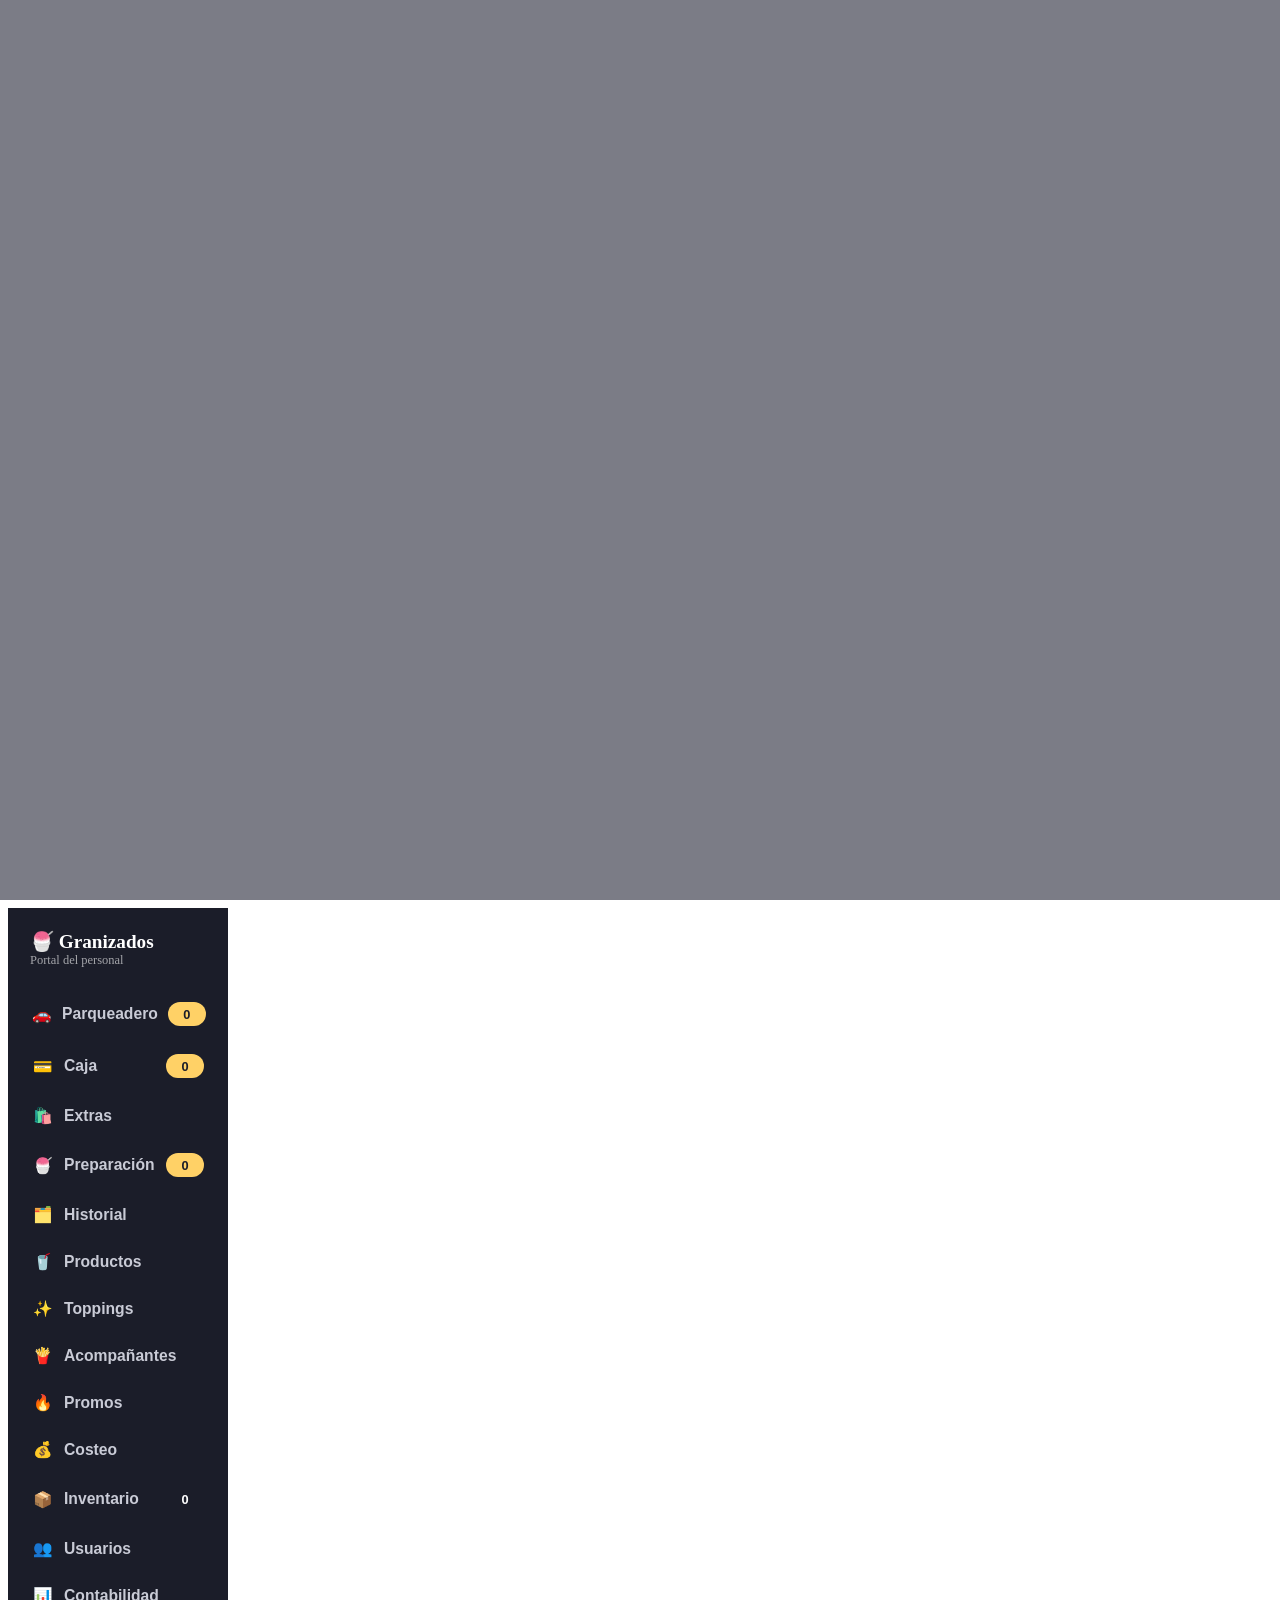
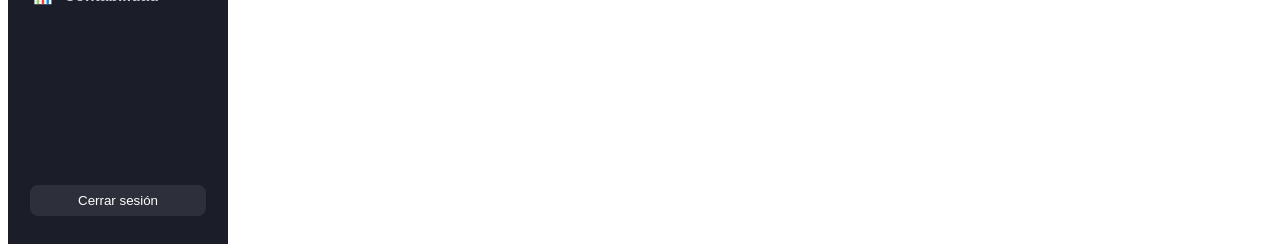
==== admin.html @ dec90eed "Add files via upload" ====
<!DOCTYPE html>
<html lang="es">
<head>
  <meta charset="UTF-8">
  <meta name="viewport" content="width=device-width, initial-scale=1">
  <meta name="robots" content="noindex, nofollow">
  <meta name="theme-color" content="#1b1d29">
  <title>Granizados · Personal</title>
  <link rel="stylesheet" href="css/common.css">
  <style>
    body.no-scroll { overflow: hidden; }

    /* ---------- Estructura ---------- */
    .shell { display: grid; grid-template-columns: 220px 1fr; min-height: 100vh; }
    .side {
      position: sticky; top: 0; height: 100vh;
      background: #1b1d29; color: #fff; padding: 18px 12px; display: flex; flex-direction: column; gap: 4px;
    }
    .side-brand { font-weight: 800; font-size: 1.2rem; padding: 4px 10px 18px; }
    .side-brand small { display: block; font-weight: 500; font-size: .78rem; opacity: .6; }
    .nav-btn {
      display: flex; align-items: center; gap: 10px; width: 100%;
      padding: 12px; border: 0; border-radius: 12px; background: transparent; color: #c9cbd6;
      font-weight: 600; font-size: .98rem; text-align: left;
    }
    .nav-btn:hover { background: rgba(255,255,255,.06); color: #fff; }
    .nav-btn.active { background: var(--brand); color: #fff; }
    .nav-btn .ico { width: 22px; text-align: center; }
    .nav-badge { margin-left: auto; min-width: 24px; height: 24px; padding: 0 7px; border-radius: 12px; background: #ffd166; color: #1b1d29; font-size: .8rem; font-weight: 800; display: grid; place-items: center; }
    .side-foot { margin-top: auto; padding: 10px; font-size: .82rem; color: #9a9db0; word-break: break-all; }
    .side-foot .who b { display: block; color: #fff; font-size: .9rem; overflow: hidden; text-overflow: ellipsis; white-space: nowrap; }
    .side-foot .who small { display: block; color: #ffd166; font-weight: 700; font-size: .75rem; }
    .side-foot button { margin-top: 8px; background: rgba(255,255,255,.08); color: #fff; border: 0; border-radius: 8px; padding: 8px 12px; width: 100%; }
    .main { padding: 20px 24px 60px; min-width: 0; }
    .global-error { background: var(--danger-soft); color: var(--danger); border-radius: 12px; padding: 12px 16px; font-weight: 600; margin-bottom: 14px; }

    @media (max-width: 860px) {
      .shell { grid-template-columns: 1fr; }
      .side {
        position: fixed; top: auto; bottom: 0; left: 0; right: 0; height: auto; z-index: 80;
        flex-direction: row; padding: 6px; gap: 2px; box-shadow: 0 -4px 20px rgba(0,0,0,.2);
        overflow-x: auto; scrollbar-width: none;
      }
      .side::-webkit-scrollbar { display: none; }
      .side-brand, .side-foot .who { display: none; }
      .nav-btn { flex: 1 0 68px; flex-direction: column; gap: 2px; padding: 8px 2px; font-size: .7rem; text-align: center; position: relative; }
      .nav-btn .ico { font-size: 1.25rem; width: auto; }
      .nav-badge { position: absolute; top: 2px; right: 50%; transform: translateX(22px); margin: 0; height: 20px; min-width: 20px; font-size: .7rem; }
      .side-foot { margin: 0; padding: 0; display: flex; flex: none; }
      .side-foot button { margin: 0; width: auto; padding: 0 10px; font-size: .7rem; white-space: nowrap; }
      .main { padding: 14px 16px 100px; }
    }

    /* ---------- Barras de herramientas ---------- */
    .toolbar { display: flex; flex-wrap: wrap; align-items: center; gap: 12px; margin-bottom: 10px; }
    .view-title { margin: 0; flex: 1; font-size: 1.4rem; }
    .view-title small { color: var(--muted); font-weight: 500; font-size: 1rem; }
    .subtle { color: var(--muted); font-size: .88rem; margin: 4px 2px 14px; }
    .search-wrap { position: relative; flex: 1 1 360px; }
    .search-icon { position: absolute; left: 16px; top: 50%; transform: translateY(-50%); font-size: 1.1rem; }
    .search {
      width: 100%; height: 56px; padding: 0 16px 0 48px; border-radius: 14px;
      border: 2px solid var(--line); background: var(--surface); font-size: 1.15rem; font-weight: 500;
    }
    .search:focus { outline: none; border-color: var(--brand); }
    .chips { display: flex; gap: 6px; }
    .chips button { padding: 10px 16px; border-radius: 999px; border: 1.5px solid var(--line); background: var(--surface); font-weight: 600; }
    .chips button.active { background: var(--text); border-color: var(--text); color: #fff; }

    /* ---------- Tarjetas de pedido ---------- */
    .orders-grid { display: grid; grid-template-columns: repeat(auto-fill, minmax(320px, 1fr)); gap: 16px; align-items: start; }
    .order { background: var(--surface); border-radius: var(--radius); box-shadow: var(--shadow); padding: 16px; border-top: 5px solid var(--warn); }
    .order.is-paid { border-top-color: var(--ok); }
    .flash { animation: flash 1.6s ease 2; }
    @keyframes flash { 0%, 100% { box-shadow: var(--shadow); } 50% { box-shadow: 0 0 0 4px #ffd166, var(--shadow-lg); } }
    .o-head { display: flex; justify-content: space-between; align-items: flex-start; gap: 10px; }
    .o-no { font-weight: 800; font-size: 1.2rem; }
    .o-time { color: var(--muted); font-size: .88rem; }
    .pay-badge { padding: 5px 10px; border-radius: 999px; font-size: .78rem; font-weight: 700; white-space: nowrap; }
    .pay-badge.efectivo { background: var(--ok-soft); color: #0e7d45; }
    .pay-badge.transferencia { background: var(--ice-soft); color: #08758b; }
    .o-client { margin: 10px 0 4px; }
    .o-client span, .t-client span { display: block; color: var(--muted); font-size: .75rem; font-weight: 700; letter-spacing: .06em; }
    .o-client strong { font-size: 1.5rem; text-transform: uppercase; line-height: 1.15; word-break: break-word; }
    .o-items { border-top: 1px solid var(--line); margin-top: 8px; }
    .o-total { display: flex; justify-content: space-between; align-items: baseline; padding: 10px 0; border-top: 2px solid var(--text); margin-top: 4px; font-weight: 700; }
    .o-total strong { font-size: 1.5rem; }
    .o-pay { border-radius: 12px; padding: 12px; }
    .o-pay.pending { background: var(--warn-soft); }
    .o-pay.paid { background: var(--ok-soft); }
    .o-pay-row { display: flex; justify-content: space-between; font-size: .95rem; padding: 2px 0; }
    .o-pay-row span { color: var(--muted); font-weight: 600; }
    .o-pay-status { font-weight: 700; margin: 4px 0 10px; }
    .o-pay.paid .o-pay-status { color: #0e7d45; margin-bottom: 6px; }
    .o-pay-note { font-size: .85rem; color: var(--warn); font-weight: 600; margin-bottom: 4px; }
    .o-prep { margin-top: 8px; padding-top: 8px; border-top: 1px solid rgba(0,0,0,.08); font-weight: 600; color: var(--warn); }
    .o-prep.done { color: #0e7d45; }

    .empty-box { background: var(--surface); border-radius: var(--radius); padding: 40px 20px; text-align: center; color: var(--muted); grid-column: 1 / -1; }
    .empty-box.big { font-size: 1.2rem; padding: 70px 20px; }
    .empty-box small { font-size: .9rem; }

    /* ---------- Preparación ---------- */
    .tickets { display: grid; grid-template-columns: repeat(auto-fill, minmax(300px, 1fr)); gap: 16px; align-items: start; }
    .ticket { background: #fffdf5; border: 2px solid #1b1d29; border-radius: var(--radius); padding: 16px; }
    .t-head { display: flex; justify-content: space-between; align-items: baseline; border-bottom: 2px dashed #1b1d29; padding-bottom: 8px; }
    .t-no { font-size: 1.35rem; font-weight: 800; }
    .t-time { color: var(--muted); font-size: .88rem; }
    .t-client { margin: 10px 0; }
    .t-client strong { font-size: 1.8rem; text-transform: uppercase; line-height: 1.1; word-break: break-word; }
    .t-prod { border-top: 1px solid #d9d6c6; padding-top: 10px; margin-top: 10px; }
    .t-prod h3 { margin: 0 0 8px; font-size: 1.2rem; text-transform: uppercase; }
    .t-prod h3 span { background: var(--brand); color: #fff; border-radius: 8px; padding: 1px 8px; font-size: 1rem; margin-left: 6px; }
    .t-unit { background: #fff; border: 1.5px solid #e5e1cf; border-radius: 12px; padding: 10px 12px; margin-bottom: 8px; font-size: 1.05rem; }
    .t-unit-h { font-weight: 800; color: var(--brand); text-transform: uppercase; font-size: .9rem; letter-spacing: .04em; }
    .t-tops-h { margin-top: 4px; }
    .t-unit ul { margin: 2px 0 0; padding-left: 22px; }
    .t-unit li { font-weight: 700; font-size: 1.1rem; }
    .t-none { margin-top: 4px; font-style: italic; color: var(--muted); }
    .ticket .btn { margin-top: 8px; }
    .t-mix { margin-top: 4px; padding: 4px 8px; border-radius: 8px; background: #efe9ff; color: #5b3fc4; font-size: 1rem; }
    /* Acompañantes: recuadro aparte para no confundirlos con los granizados */
    .t-sides { margin-top: 14px; padding: 10px 12px; border: 2px dashed #d97a06; border-radius: 12px; background: #fff6e5; }
    .t-sides h3 { margin: 0 0 6px; font-size: 1.05rem; text-transform: uppercase; color: #a35a00; }
    .t-sides h3 small { font-weight: 600; font-size: .78rem; text-transform: none; color: var(--muted); }
    .t-sides ul { margin: 0; padding-left: 0; list-style: none; }
    .t-sides li { font-weight: 700; font-size: 1.1rem; padding: 2px 0; }
    .t-sides li span { display: inline-block; min-width: 38px; color: #a35a00; }

    /* ---------- Promos (admin) ---------- */
    .promo-thumb { background: var(--pc) !important; border: 2px solid #1b1d29; }
    .promo-thumb b { font-size: 1.3rem; font-weight: 900; color: #fff; -webkit-text-stroke: 1px #1b1d29; text-align: center; line-height: 1; padding: 4px; word-break: break-word; }
    .promo-chip { display: inline-block; padding: 1px 8px; border-radius: 6px; background: #1b1d29; color: #ffe14d; font-weight: 900; font-size: .85rem; }
    .color-pick { align-items: center; }
    .color-pick input { margin: 0; }
    .swatch { width: 22px; height: 22px; border-radius: 50%; border: 2px solid #1b1d29; flex: none; }

    /* ---------- Parqueadero (admin) ---------- */
    .pk-top { display: grid; grid-template-columns: minmax(260px, 340px) 1fr; gap: 16px; align-items: start; }
    @media (max-width: 900px) { .pk-top { grid-template-columns: 1fr; } }
    .pk-rate { display: flex; flex-direction: column; gap: 10px; }
    .pk-rate .money-input input { font-size: 1.5rem !important; }
    .pk-kpis { margin: 0; }
    .pk-hist-form { display: grid; grid-template-columns: 2fr 1fr 1fr auto; gap: 12px; align-items: end; margin-bottom: 12px; }
    @media (max-width: 760px) { .pk-hist-form { grid-template-columns: 1fr 1fr; } .pk-hist-form .field:first-child { grid-column: 1 / -1; } }
    .pk-table { min-width: 720px; }
    .pk-table tbody tr { cursor: default; }
    .pk-table tfoot td { padding: 12px 14px; border-top: 2px solid var(--text); }
    .pk-row-pend { background: #fff8f7; }
    .pk-name { text-transform: uppercase; font-weight: 600; }
    .pk-act { text-align: right; white-space: nowrap; }
    .pk-sub { color: var(--muted); font-size: .78rem; margin-top: 2px; }
    .pk-h { margin: 18px 2px 8px; font-size: 1rem; }
    .plate {
      display: inline-block; padding: 3px 10px; border-radius: 6px; border: 2px solid #1b1d29;
      background: #ffd400; color: #1b1d29; font-weight: 800; letter-spacing: .08em; font-family: ui-monospace, Consolas, monospace;
    }
    .pk-status { display: inline-block; padding: 3px 9px; border-radius: 999px; font-size: .76rem; font-weight: 800; white-space: nowrap; }
    .pk-status.pend { background: var(--danger-soft); color: var(--danger); }
    .pk-status.ok { background: var(--ok-soft); color: #0e7d45; }
    .pk-status.out { background: #eceef4; color: var(--muted); }

    /* ---------- Historial ---------- */
    .panel { background: var(--surface); border-radius: var(--radius); box-shadow: var(--shadow); padding: 16px; }
    .hist-form { display: grid; grid-template-columns: 2fr 1fr 1fr 1fr 1fr auto; gap: 12px; align-items: end; margin-bottom: 12px; }
    @media (max-width: 1100px) { .hist-form { grid-template-columns: 1fr 1fr; } .hist-form .field:first-child { grid-column: 1 / -1; } }
    .hist-list { display: flex; flex-direction: column; gap: 8px; }
    .hist-row { background: var(--surface); border-radius: 12px; box-shadow: var(--shadow); }
    .hist-row summary {
      display: grid; grid-template-columns: 80px 140px 1fr 120px 150px 110px; gap: 10px; align-items: center;
      padding: 12px 16px; cursor: pointer; list-style: none;
    }
    .hist-row summary::-webkit-details-marker { display: none; }
    .hist-row[open] summary { border-bottom: 1px solid var(--line); }
    .hist-row .order { box-shadow: none; border-radius: 0 0 12px 12px; }
    .h-no { font-weight: 800; }
    .h-date { color: var(--muted); font-size: .88rem; }
    .h-name { font-weight: 700; text-transform: uppercase; overflow: hidden; text-overflow: ellipsis; white-space: nowrap; }
    .h-total { font-weight: 700; text-align: right; }
    .h-status { font-size: .8rem; font-weight: 700; padding: 3px 8px; border-radius: 999px; justify-self: start; }
    .h-status.ok { background: var(--ok-soft); color: #0e7d45; }
    .h-status.pend { background: var(--warn-soft); color: var(--warn); }
    @media (max-width: 760px) {
      .hist-row summary { grid-template-columns: auto 1fr auto; }
      .h-date, .h-pay { display: none; }
      .h-status { grid-column: 2; grid-row: 2; }
    }

    /* ---------- Catálogo (productos / toppings) ---------- */
    .cat-list { display: grid; grid-template-columns: repeat(auto-fill, minmax(340px, 1fr)); gap: 12px; }
    .cat-item { display: flex; gap: 12px; align-items: center; background: var(--surface); border-radius: var(--radius); box-shadow: var(--shadow); padding: 12px; }
    .cat-item.inactive { opacity: .6; }
    .ci-img { width: 84px; height: 84px; flex: none; border-radius: 12px; overflow: hidden; background: var(--ice-soft); display: grid; place-items: center; font-size: 2rem; }
    .cat-item.small .ci-img { width: 56px; height: 56px; font-size: 1.5rem; }
    .ci-img img { width: 100%; height: 100%; object-fit: cover; }
    .ci-main { flex: 1; min-width: 0; }
    .ci-name { font-weight: 700; font-size: 1.05rem; }
    .ci-meta { color: var(--muted); font-size: .82rem; overflow: hidden; text-overflow: ellipsis; display: -webkit-box; -webkit-line-clamp: 2; -webkit-box-orient: vertical; }
    .ci-price { font-weight: 800; font-size: 1.1rem; margin-top: 2px; }
    .ci-actions { display: flex; flex-direction: column; align-items: flex-end; gap: 8px; }
    .ci-sizes { display: flex; flex-wrap: wrap; gap: 4px 6px; margin: 4px 0 2px; }
    .ci-sizes span { background: var(--bg); border-radius: 8px; padding: 2px 8px; font-size: .88rem; font-weight: 700; font-variant-numeric: tabular-nums; }
    .ci-sizes b { color: var(--brand); }
    .ci-sizes + div .cost-tag { margin-left: 0; }

    /* ---------- Tamaños del producto ---------- */
    .size-head, .size-row { display: grid; grid-template-columns: minmax(120px, 1fr) minmax(150px, 1fr) 34px; gap: 8px; align-items: center; }
    .size-head { font-size: .72rem; font-weight: 700; color: var(--muted); text-transform: uppercase; letter-spacing: .04em; padding: 4px 8px; }
    .size-row { padding: 8px; border-radius: 12px; border: 1.5px solid transparent; margin-bottom: 6px; background: var(--bg); }
    .size-row.current { border-color: var(--brand); background: #fff; }
    .size-row input[data-s="name"] { min-height: 44px; padding: 8px 12px; border-radius: 10px; border: 1.5px solid var(--line); background: #fff; font-size: 1rem; font-weight: 700; }
    .size-row input:focus { outline: none; border-color: var(--brand); }
    .size-row .money-input input { min-height: 42px; width: 100%; }
    .size-note { grid-column: 1 / -1; color: var(--muted); font-size: .8rem; padding-left: 2px; }
    .size-note .neg { color: var(--danger); }
    .size-tabs { flex-wrap: wrap; margin: 2px 0 6px; }
    .copy-recipe { margin-bottom: 8px; }
    .copy-recipe select { min-height: 38px; padding: 6px 10px; border-radius: 8px; border: 1.5px dashed var(--brand); background: #fff; font-weight: 600; color: var(--brand); }
    .size-tag { display: inline-block; padding: 1px 7px; border-radius: 999px; background: var(--ice-soft); color: #08758b; font-weight: 700; font-size: .78em; vertical-align: middle; }
    .t-size { font-style: normal; background: #1b1d29; color: #fff; border-radius: 8px; padding: 1px 8px; font-size: 1rem; }

    .switch { display: inline-flex; align-items: center; gap: 8px; cursor: pointer; user-select: none; }
    .switch input { position: absolute; opacity: 0; width: 1px; height: 1px; }
    .switch span { width: 44px; height: 26px; border-radius: 13px; background: #c9ccd8; position: relative; transition: background .15s; flex: none; }
    .switch span::after { content: ""; position: absolute; top: 3px; left: 3px; width: 20px; height: 20px; border-radius: 50%; background: #fff; transition: transform .15s; box-shadow: 0 1px 3px rgba(0,0,0,.2); }
    .switch input:checked + span { background: var(--ok); }
    .switch input:checked + span::after { transform: translateX(18px); }
    .switch input:focus-visible + span { outline: 3px solid var(--ice); outline-offset: 2px; }
    .switch em { font-style: normal; font-size: .82rem; font-weight: 600; color: var(--muted); }
    .switch.big em { font-size: .95rem; color: var(--text); }

    /* ---------- Formularios ---------- */
    .field { display: flex; flex-direction: column; gap: 6px; }
    .field > span, .field-label { font-size: .82rem; font-weight: 700; color: var(--muted); letter-spacing: .02em; }
    .field input:not([type=checkbox]):not([type=radio]), .field select, .field textarea, .img-actions input[type=url] {
      width: 100%; min-height: 46px; padding: 10px 12px; border-radius: 10px; border: 1.5px solid var(--line); background: #fff; font-size: 1rem;
    }
    .field textarea { resize: vertical; }
    .field input:focus, .field select:focus, .field textarea:focus, .img-actions input:focus { outline: none; border-color: var(--brand); }
    .field.inline { margin-top: 10px; }
    .field.inline input { max-width: 120px; }
    .money-input { display: flex; align-items: center; border: 1.5px solid var(--line); border-radius: 10px; background: #fff; padding-left: 12px; }
    .money-input:focus-within { border-color: var(--brand); }
    .money-input span { font-weight: 700; color: var(--muted); }
    .money-input input { border: 0 !important; font-weight: 700; font-size: 1.15rem !important; }
    .form-grid { display: grid; grid-template-columns: 1fr 1fr; gap: 14px; }
    .span2 { grid-column: 1 / -1; }
    @media (max-width: 560px) { .form-grid { grid-template-columns: 1fr; } }
    .fs { border: 1.5px solid var(--line); border-radius: 12px; padding: 12px 14px; margin: 0; }
    .fs legend { font-weight: 700; padding: 0 6px; }
    .check-grid { display: grid; grid-template-columns: repeat(auto-fill, minmax(200px, 1fr)); gap: 6px; }
    .check, .radio { display: flex; gap: 10px; align-items: flex-start; padding: 8px 10px; border-radius: 10px; background: var(--bg); cursor: pointer; }
    .radio { background: none; padding: 6px 0; }
    .check input, .radio input { width: 20px; height: 20px; margin: 1px 0 0; accent-color: var(--brand); flex: none; }
    .check small { color: var(--muted); }
    .check.inactive { opacity: .6; }
    .mini-actions { margin-top: 8px; font-size: .88rem; color: var(--muted); }
    .link { background: none; border: 0; padding: 0; color: var(--brand); font-weight: 600; }
    .field-hint { color: var(--muted); font-size: .85rem; }
    .form-error { background: var(--danger-soft); color: var(--danger); border-radius: 10px; padding: 10px 12px; margin: 0; font-weight: 600; }

    .img-picker { display: flex; gap: 14px; align-items: flex-start; flex-wrap: wrap; }
    .img-preview { width: 180px; aspect-ratio: 16 / 11; border-radius: 12px; overflow: hidden; background: var(--ice-soft); display: grid; place-items: center; color: var(--muted); font-size: .85rem; flex: none; }
    .img-preview img { width: 100%; height: 100%; object-fit: cover; }
    .img-actions { flex: 1; min-width: 200px; display: flex; flex-direction: column; gap: 8px; align-items: flex-start; }
    .file-btn { cursor: pointer; }

    /* ---------- Costeo ---------- */
    .grow { flex: 1; margin: 0; }
    .cost-tag { display: inline-block; margin-left: 6px; padding: 2px 8px; border-radius: 999px; background: var(--ok-soft); color: #0e7d45; font-size: .74rem; font-weight: 700; vertical-align: middle; }
    .cost-tag.none { background: var(--soft, #eef0f5); color: var(--muted); }
    .cost-tag.bad { background: var(--danger-soft); color: var(--danger); }
    .muted-inline { color: var(--muted); font-weight: 500; font-size: .8rem; }
    .o-cost { font-size: .85rem; color: var(--muted); margin: -2px 0 10px; }

    .costing-fs { background: #fbfcff; }
    .cost-layout { display: grid; grid-template-columns: minmax(0, 1fr) 300px; gap: 18px; align-items: start; }
    @media (max-width: 900px) { .cost-layout { grid-template-columns: 1fr; } }
    .cost-h { margin: 16px 0 8px; font-size: .95rem; }
    .cost-h:first-child { margin-top: 4px; }
    .cost-h small { font-weight: 500; color: var(--muted); margin-left: 6px; font-size: .8rem; }
    .opt-row { display: flex; flex-wrap: wrap; gap: 6px 16px; align-items: center; }
    .opt-col { display: flex; flex-direction: column; }
    .small-input { width: 110px !important; min-height: 40px !important; }
    .inline-field { flex-direction: row; align-items: center; gap: 10px; }

    .rc-head, .rc-row { display: grid; grid-template-columns: minmax(150px, 1.6fr) 90px 80px minmax(140px, 1.5fr) 34px; gap: 8px; align-items: center; }
    .rc-head { font-size: .72rem; font-weight: 700; color: var(--muted); text-transform: uppercase; letter-spacing: .04em; padding: 0 2px 4px; }
    .rc-row { padding: 6px 0; border-top: 1px solid var(--line); }
    .rc-row select, .rc-row input { width: 100%; min-height: 40px; padding: 6px 8px; border-radius: 8px; border: 1.5px solid var(--line); background: #fff; font-size: .92rem; }
    .rc-row select:focus, .rc-row input:focus { outline: none; border-color: var(--brand); }
    .rc-cost b { display: block; font-size: .98rem; }
    .rc-cost small { display: block; color: var(--muted); font-size: .72rem; line-height: 1.3; }
    .rc-err { color: var(--danger); font-size: .8rem; font-weight: 600; }
    .rc-hint { color: var(--muted); font-size: .8rem; }
    .icon-x.small { width: 32px; height: 32px; font-size: 1.2rem; }
    .rc-total { padding: 10px 2px; border-top: 2px solid var(--text); font-size: .95rem; }
    .rc-total small { color: var(--muted); }
    .rc-actions { display: flex; flex-wrap: wrap; gap: 8px; margin-top: 8px; }
    .rc-new { margin-top: 10px; padding: 12px; border: 1.5px dashed var(--brand); border-radius: 12px; background: #fff; }
    .rc-new-title { font-weight: 700; margin-bottom: 8px; }
    @media (max-width: 640px) {
      .rc-head { display: none; }
      .rc-row { grid-template-columns: 1fr 80px 74px 32px; }
      .rc-row select[data-f="supply"] { grid-column: 1 / -1; }
      .rc-row .rc-cost { grid-column: 1 / 4; grid-row: 2; }
      .rc-row [data-f="qty"] { grid-row: 2; }
    }

    .sup-grid { display: grid; grid-template-columns: repeat(3, minmax(0, 1fr)); gap: 12px; }
    .sup-grid .sup-name { grid-column: span 2; }
    .sup-preview { grid-column: 1 / -1; background: var(--ice-soft); border-radius: 10px; padding: 10px 12px; font-size: .92rem; }
    .sup-preview small { color: var(--muted); }
    @media (max-width: 640px) { .sup-grid { grid-template-columns: 1fr 1fr; } .sup-grid .sup-name { grid-column: 1 / -1; } }
    .form-grid.one { grid-template-columns: 1fr; }
    .two-cols { display: grid; grid-template-columns: 1fr 1fr; gap: 12px; }

    .oh-list { display: flex; flex-direction: column; gap: 6px; }
    .oh-item { align-items: center; }
    .oh-item span { flex: 1; }
    .oh-item em { font-style: normal; font-weight: 700; }

    .money-input.is-auto { background: var(--ok-soft); border-color: #9bdcb8; }
    .money-input.is-auto input { background: transparent; }

    .cost-summary { position: sticky; top: 0; background: #fff; border: 1.5px solid var(--line); border-radius: 14px; padding: 14px; }
    .cs-title { font-weight: 800; font-size: .8rem; text-transform: uppercase; letter-spacing: .06em; color: var(--muted); margin-bottom: 6px; }
    .cs-row { display: flex; justify-content: space-between; gap: 10px; padding: 5px 0; font-size: .9rem; align-items: baseline; }
    .cs-row > span { color: var(--text); }
    .cs-row small { display: block; color: var(--muted); font-size: .72rem; line-height: 1.3; }
    .cs-row b { white-space: nowrap; font-variant-numeric: tabular-nums; }
    .cs-sub { border-top: 1px dashed var(--line); font-weight: 600; }
    .cs-total { border-top: 2px solid var(--text); margin-top: 4px; padding-top: 8px; font-weight: 800; }
    .cs-total b { font-size: 1.2rem; }
    .cs-price b { font-size: 1.1rem; }
    .cs-good b { color: #0e7d45; }
    .cs-bad b { color: var(--danger); }
    .cs-sep { height: 10px; }
    .cs-bar { display: flex; height: 12px; border-radius: 6px; overflow: hidden; margin-top: 10px; background: var(--line); }
    .cs-bar-cost { background: #f4a259; }
    .cs-bar-profit { background: var(--ok); }
    .cs-bar-legend { display: flex; justify-content: space-between; font-size: .74rem; color: var(--muted); margin-top: 4px; }
    .cs-warn { margin-top: 10px; background: var(--warn-soft); border-radius: 10px; padding: 8px 10px; font-size: .8rem; }
    .cs-warn p { margin: 2px 0; }

    .kpis { display: grid; grid-template-columns: repeat(auto-fit, minmax(190px, 1fr)); gap: 12px; margin-bottom: 8px; }
    .kpi { background: var(--surface); border-radius: var(--radius); box-shadow: var(--shadow); padding: 14px 16px; border-left: 5px solid var(--ice); }
    .kpi.good { border-left-color: var(--ok); }
    .kpi.warn { border-left-color: var(--warn); }
    .kpi span { display: block; color: var(--muted); font-size: .78rem; font-weight: 700; text-transform: uppercase; letter-spacing: .04em; }
    .kpi b { display: block; font-size: 1.25rem; margin-top: 2px; }
    .kpi small { color: var(--muted); font-weight: 600; }
    .sub-title { margin: 22px 2px 10px; font-size: 1.1rem; }
    .sub-title small { color: var(--muted); font-weight: 500; font-size: .82rem; margin-left: 6px; }
    .table-wrap { overflow-x: auto; background: var(--surface); border-radius: var(--radius); box-shadow: var(--shadow); }
    .ctable { width: 100%; border-collapse: collapse; font-size: .92rem; min-width: 640px; }
    .ctable th { text-align: left; font-size: .74rem; text-transform: uppercase; letter-spacing: .04em; color: var(--muted); padding: 12px 14px; border-bottom: 1px solid var(--line); white-space: nowrap; }
    .ctable td { padding: 11px 14px; border-bottom: 1px solid var(--line); font-variant-numeric: tabular-nums; }
    .ctable tbody tr { cursor: pointer; }
    .ctable tbody tr:hover { background: #f7f8fc; }
    .ctable tr:last-child td { border-bottom: 0; }
    .ctable .pos { color: #0e7d45; font-weight: 700; }
    .ctable .neg { color: var(--danger); font-weight: 700; }
    .row-bad { background: var(--danger-soft); }
    .row-pending td { color: var(--muted); }
    .mcell { min-width: 150px; vertical-align: middle; }
    .mcell-in { display: flex; align-items: center; gap: 8px; }
    .mbar { flex: 1; height: 8px; border-radius: 4px; background: var(--line); overflow: hidden; }
    .mbar span { display: block; height: 100%; background: var(--ok); }
    .mbar.low span { background: var(--warn); }
    .mbar.neg span { background: var(--danger); }
    .err-tag { background: var(--warn-soft); color: var(--warn); padding: 2px 7px; border-radius: 999px; font-weight: 700; font-size: .72rem; }
    .muted-tag { color: var(--muted); }
    .mode-tag { background: var(--ice-soft); color: #08758b; padding: 2px 8px; border-radius: 999px; font-weight: 700; font-size: .74rem; }

    /* ---------- Modal ---------- */
    .modal-backdrop { position: fixed; inset: 0; z-index: 200; background: rgba(15,18,35,.55); display: grid; place-items: center; padding: 16px; }
    .modal { width: 100%; max-width: 460px; max-height: calc(100vh - 32px); max-height: calc(100dvh - 32px); background: var(--surface); border-radius: 20px; box-shadow: var(--shadow-lg); display: flex; flex-direction: column; overflow: hidden; }
    .modal.wide { max-width: 1040px; }
    .modal-head { display: flex; align-items: center; justify-content: space-between; padding: 14px 18px; border-bottom: 1px solid var(--line); }
    .modal-head h3 { margin: 0; font-size: 1.15rem; }
    .icon-x { width: 38px; height: 38px; border-radius: 50%; border: 0; background: var(--bg); font-size: 1.5rem; line-height: 1; }
    .modal-body { padding: 18px; overflow-y: auto; }
    .modal-foot { display: flex; gap: 10px; align-items: center; justify-content: flex-end; padding: 12px 18px; border-top: 1px solid var(--line); flex-wrap: wrap; }
    .spacer { flex: 1; }
    @media (max-width: 560px) {
      .modal-backdrop { padding: 0; align-items: end; }
      .modal, .modal.wide { max-width: none; border-radius: 20px 20px 0 0; max-height: 94vh; max-height: 94dvh; }
    }

    .pay-modal { display: flex; flex-direction: column; gap: 14px; }
    .pm-client { font-size: 1.05rem; text-transform: uppercase; }
    .pm-total { display: flex; justify-content: space-between; align-items: baseline; background: var(--bg); border-radius: 12px; padding: 14px 16px; }
    .pm-total span, .pm-change span { font-weight: 700; color: var(--muted); }
    .pm-total strong { font-size: 2rem; }
    .seg { display: grid; grid-template-columns: 1fr 1fr; gap: 6px; background: var(--bg); padding: 4px; border-radius: 12px; }
    .seg button { border: 0; border-radius: 9px; padding: 10px; font-weight: 700; background: transparent; }
    .seg button.active { background: var(--surface); box-shadow: var(--shadow); }
    .pm-warn { margin: 0; color: var(--warn); font-weight: 600; font-size: .9rem; }
    .pay-modal .money-input input { font-size: 1.6rem !important; min-height: 58px; }
    .quick { display: flex; flex-wrap: wrap; gap: 6px; }
    .quick button { padding: 8px 12px; border-radius: 10px; border: 1.5px solid var(--line); background: #fff; font-weight: 600; }
    .pm-change { display: flex; justify-content: space-between; align-items: baseline; background: var(--ok-soft); border-radius: 12px; padding: 14px 16px; }
    .pm-change strong { font-size: 2rem; color: #0e7d45; }
    .pm-error { margin: 0; color: var(--danger); font-weight: 700; }
    .pm-transfer { background: var(--ice-soft); border-radius: 12px; padding: 14px 16px; }
    .pm-transfer p { margin: 0; }
    .side { overflow-y: auto; }

    /* ---------- Tablas: utilidades ---------- */
    .ctable .num { text-align: right; }
    .ctable th.num { text-align: right; }
    .nowrap { white-space: nowrap; }
    .ctable tbody tr:not(.clickable) { cursor: default; }
    .ctable tbody tr.clickable { cursor: pointer; }
    .ctable tfoot td { padding: 12px 14px; border-top: 2px solid var(--text); font-weight: 800; }
    .row-void td { color: var(--muted); text-decoration: line-through; }
    .row-void td:last-child { text-decoration: none; }
    .danger-link { color: var(--danger); }
    .loading-screen.small { min-height: 200px; }
    .is-loading { opacity: .55; transition: opacity .15s; pointer-events: none; }

    /* ---------- Extras: punto de venta ---------- */
    .ex-kpis { margin-bottom: 14px; }
    .pos-layout { display: grid; grid-template-columns: minmax(0, 1fr) 360px; gap: 18px; align-items: start; }
    @media (max-width: 1000px) { .pos-layout { grid-template-columns: 1fr; } }
    .pos-search { margin-bottom: 4px; }
    .pos-cat { margin: 16px 2px 8px; font-size: .78rem; font-weight: 800; letter-spacing: .08em; text-transform: uppercase; color: var(--muted); }
    .pos-grid { display: grid; grid-template-columns: repeat(auto-fill, minmax(150px, 1fr)); gap: 10px; }
    .pos-btn {
      position: relative; display: flex; flex-direction: column; align-items: flex-start; gap: 2px; text-align: left;
      min-height: 112px; padding: 12px; border-radius: 14px; border: 2px solid transparent;
      background: var(--surface); box-shadow: var(--shadow); transition: transform .08s, border-color .15s;
    }
    .pos-btn:hover { border-color: var(--line); }
    .pos-btn:active { transform: scale(.97); }
    .pos-btn.in { border-color: var(--ok); background: #f6fdf9; }
    .pos-btn b { font-size: .98rem; line-height: 1.2; }
    .pos-emoji { font-size: 1.7rem; line-height: 1; margin-bottom: 4px; }
    .pos-price { margin-top: auto; font-weight: 800; color: var(--brand); font-variant-numeric: tabular-nums; }
    .pos-qty { position: absolute; top: 8px; right: 8px; min-width: 28px; height: 28px; padding: 0 8px; border-radius: 14px; background: var(--ok); color: #fff; font-style: normal; font-weight: 800; display: grid; place-items: center; }
    .pos-ticket { position: sticky; top: 12px; display: flex; flex-direction: column; gap: 12px; background: var(--surface); border-radius: var(--radius); box-shadow: var(--shadow); padding: 16px; }
    .tk-title { display: flex; justify-content: space-between; align-items: center; font-weight: 800; text-transform: uppercase; letter-spacing: .05em; font-size: .82rem; color: var(--muted); }
    .tk-lines { display: flex; flex-direction: column; max-height: 300px; overflow-y: auto; }
    .tk-line { display: grid; grid-template-columns: 1fr auto 78px; gap: 8px; align-items: center; padding: 8px 0; border-bottom: 1px dashed var(--line); }
    .tk-name small { display: block; color: var(--muted); font-size: .78rem; }
    .tk-qty { display: flex; align-items: center; gap: 6px; }
    .tk-qty button { width: 32px; height: 32px; border-radius: 50%; border: 1.5px solid var(--line); background: #fff; font-weight: 800; font-size: 1.1rem; line-height: 1; }
    .tk-qty span { min-width: 22px; text-align: center; font-weight: 800; }
    .tk-sub { text-align: right; font-variant-numeric: tabular-nums; }
    .tk-empty { color: var(--muted); text-align: center; padding: 24px 8px; border: 1.5px dashed var(--line); border-radius: 12px; }
    .pos-ticket .pm-total strong { font-size: 1.8rem; }
    .pos-ticket .pm-change strong { font-size: 1.5rem; }
    .pos-ticket .money-input input { font-size: 1.4rem !important; min-height: 52px; }
    .ex-sales-form { display: flex; flex-wrap: wrap; align-items: end; gap: 12px; margin-bottom: 12px; }
    .ex-table { min-width: 560px; }

    /* ---------- Contabilidad ---------- */
    .acc-tabs { flex-wrap: wrap; }
    .acc-filter { display: flex; flex-wrap: wrap; align-items: end; gap: 12px; margin-bottom: 14px; }
    .acc-filter .field { min-width: 150px; }
    .acc-filter .chips { flex-wrap: wrap; }
    .acc-filter .chips button { padding: 8px 12px; font-size: .88rem; }
    .er-method { min-width: 260px !important; max-width: 340px; }
    .acc-note { background: var(--warn-soft); border-radius: 12px; padding: 10px 14px; margin: 4px 0 12px; font-size: .9rem; }
    .acc-note p { margin: 2px 0; }
    .acc-hist-bar { margin-top: 10px; }
    .acc-hist-bar .sub-title { margin: 12px 2px 4px; }
    .acc-search, .acc-select { min-height: 44px; padding: 8px 12px; border-radius: 10px; border: 1.5px solid var(--line); background: #fff; }
    .acc-search { flex: 0 1 280px; }
    .acc-search:focus, .acc-select:focus { outline: none; border-color: var(--brand); }
    .acc-table { min-width: 620px; }
    .acc-table td { vertical-align: top; }
    .acc-hist { min-width: 900px; }
    .acc-main td { font-weight: 700; background: #fafbfd; }
    .acc-child td { color: var(--muted); font-size: .88rem; }
    .acc-child td:first-child { padding-left: 34px; }
    .share-cell { display: flex; align-items: center; gap: 8px; min-width: 150px; }
    .share-cell b { min-width: 52px; text-align: right; font-size: .85rem; }
    .share { flex: 1; height: 8px; border-radius: 4px; background: var(--line); overflow: hidden; }
    .share span { display: block; height: 100%; background: #2a78d6; border-radius: 0 4px 4px 0; }
    .src-tag { display: inline-block; padding: 2px 8px; border-radius: 999px; font-size: .74rem; font-weight: 700; white-space: nowrap; background: #eceef4; color: var(--muted); }
    .src-pedido { background: var(--brand-soft); color: var(--brand-dark); }
    .src-extra { background: var(--ok-soft); color: #0e7d45; }
    .src-parqueadero { background: #fff6cc; color: #7a5b00; }
    .src-manual { background: var(--ice-soft); color: #08758b; }
    .exp-costo { background: #fff3df; color: #8a4b00; }
    .exp-operacional { background: #eef0ff; color: #3a3f9e; }
    .exp-impuestos { background: var(--danger-soft); color: var(--danger); }
    .neg-val { color: var(--danger); }

    /* Estado de resultados */
    .er-sheet { background: var(--surface); border-radius: var(--radius); box-shadow: var(--shadow); overflow: hidden; }
    .er-head { display: flex; flex-wrap: wrap; justify-content: space-between; gap: 10px; padding: 16px 18px; border-bottom: 3px solid var(--brand); }
    .er-head b { display: block; font-size: 1.15rem; letter-spacing: .04em; }
    .er-head span { color: var(--brand); font-weight: 700; }
    .er-head small { color: var(--muted); text-align: right; }
    .er-wrap { box-shadow: none; border-radius: 0; }
    .er-table { width: 100%; border-collapse: collapse; font-size: .9rem; min-width: 640px; }
    .er-table.er-anual { min-width: 1500px; font-size: .84rem; }
    .er-table th { background: #1b1d29; color: #fff; padding: 10px 12px; text-align: right; font-size: .74rem; text-transform: uppercase; letter-spacing: .04em; white-space: nowrap; }
    .er-table th:first-child { text-align: left; position: sticky; left: 0; z-index: 1; }
    .er-table td { padding: 8px 12px; border-bottom: 1px solid var(--line); text-align: right; font-variant-numeric: tabular-nums; white-space: nowrap; }
    .er-table td:first-child { text-align: left; position: sticky; left: 0; background: var(--surface); white-space: normal; min-width: 220px; }
    .er-table .er-pct { color: var(--muted); font-size: .8rem; width: 64px; }
    .er-table th.er-pct { color: #c9cbd6; }
    .er-table th.er-cur { background: var(--brand); }
    .er-table td.er-cur { background: #fff8fa; }
    .er-section td { background: #f1f3f8 !important; font-weight: 800; font-size: .74rem; letter-spacing: .08em; text-transform: uppercase; padding-top: 12px; }
    .er-line td:first-child { padding-left: 26px; }
    .er-group td { font-weight: 700; }
    .er-group td:first-child { padding-left: 26px; }
    .er-child td { color: var(--muted); font-size: .84rem; }
    .er-child td:first-child { padding-left: 44px; }
    .er-total td { font-weight: 800; background: var(--brand-soft) !important; border-top: 1.5px solid var(--text); }
    .er-result td { font-weight: 800; background: var(--ice-soft) !important; border-top: 1.5px solid var(--text); text-transform: uppercase; font-size: .86rem; }
    .er-grand td { font-weight: 800; background: var(--brand) !important; color: #fff; font-size: 1rem; text-transform: uppercase; border: 0; }
    .er-grand td .neg-val { color: #fff; }
    .er-grand td.er-pct { color: #ffe3ea; }
    .er-ratio td { font-style: italic; color: var(--muted); font-size: .82rem; }
    .er-ratio td:first-child { padding-left: 26px; }

    /* Gráficas */
    .chart-grid { display: grid; grid-template-columns: repeat(2, minmax(0, 1fr)); gap: 16px; }
    @media (max-width: 1100px) { .chart-grid { grid-template-columns: 1fr; } }
    .chart-card { background: var(--surface); border-radius: var(--radius); box-shadow: var(--shadow); padding: 16px 18px 12px; min-width: 0; }
    .chart-card.wide { grid-column: 1 / -1; }
    .chart-card header h3 { margin: 0; font-size: 1rem; }
    .chart-card header p { margin: 2px 0 10px; color: var(--muted); font-size: .82rem; }
    .chart-svg { display: block; width: 100%; height: auto; overflow: visible; font-family: system-ui, -apple-system, "Segoe UI", sans-serif; }
    .chart-svg .ax { font-size: 11px; fill: #898781; font-variant-numeric: tabular-nums; }
    .chart-svg .lbl { font-size: 12px; fill: var(--text); }
    .chart-svg .val { font-size: 12px; fill: #52514e; font-weight: 600; font-variant-numeric: tabular-nums; }
    .chart-svg .hit { cursor: default; }
    .chart-svg .hit .hl { fill: transparent; }
    .chart-svg .hit:hover .hl { fill: rgba(27, 29, 41, .05); }
    .chart-svg .hit .on { opacity: 0; transition: opacity .1s; }
    .chart-svg .hit:hover .on { opacity: 1; }
    .chart-legend { display: flex; flex-wrap: wrap; gap: 6px 16px; margin: 8px 0 2px; font-size: .82rem; color: #52514e; }
    .chart-legend span { display: inline-flex; align-items: center; gap: 6px; }
    .chart-legend i { width: 12px; height: 12px; border-radius: 3px; display: inline-block; }
    .chart-table { margin-top: 8px; font-size: .85rem; }
    .chart-table summary { cursor: pointer; color: var(--muted); font-weight: 600; font-size: .8rem; }
    .chart-table .table-wrap { margin-top: 8px; box-shadow: none; border: 1px solid var(--line); max-height: 320px; overflow: auto; }
    .chart-table .ctable { min-width: 0; font-size: .84rem; }
    .chart-table .ctable td:not(:first-child), .chart-table .ctable th:not(:first-child) { text-align: right; }
    .chart-empty { color: var(--muted); text-align: center; padding: 40px 10px; border: 1.5px dashed var(--line); border-radius: 12px; }
    .chart-tip {
      position: fixed; z-index: 1200; pointer-events: none; max-width: 260px;
      background: #1b1d29; color: #fff; border-radius: 10px; padding: 8px 12px; font-size: .82rem; line-height: 1.45;
      box-shadow: var(--shadow-lg); font-variant-numeric: tabular-nums;
    }
    .chart-tip b { display: block; margin-bottom: 2px; }

    /* ---------- Costeo: pestañas, tablas editables y cobertura ---------- */
    .cost-tabs { flex-wrap: wrap; }
    .cost-tabs button { padding: 9px 13px; font-size: .9rem; }
    .cs-note { margin: 10px 0 0; font-size: .74rem; color: var(--muted); line-height: 1.35; }
    .pos-val { color: #0e7d45; }
    .inline-table td { vertical-align: middle; }
    .inl-input { width: 100%; min-width: 80px; min-height: 40px; padding: 6px 10px; border-radius: 8px; border: 1.5px solid var(--line); background: #fff; font-size: .92rem; }
    .inl-input:focus { outline: none; border-color: var(--brand); }
    .inl-money { min-width: 120px; padding-left: 8px; border-radius: 8px; }
    .inl-money input { min-height: 38px; width: 100%; font-size: 1rem !important; padding: 4px 8px; background: transparent; }
    .cov-bar { margin-top: 18px; }
    .cov-bar .sub-title { margin: 0; }
    .cov-bar .field input { min-height: 40px; padding: 6px 10px; border-radius: 10px; border: 1.5px solid var(--line); background: #fff; }
    .cov-table { min-width: 560px; }
    .cov-grid { display: flex; flex-wrap: wrap; align-items: stretch; gap: 10px; margin: 14px 0; }
    .cov-step { flex: 1 1 180px; background: var(--surface); border-radius: var(--radius); box-shadow: var(--shadow); padding: 14px 16px; }
    .cov-step span { display: block; color: var(--muted); font-size: .78rem; font-weight: 700; text-transform: uppercase; letter-spacing: .04em; }
    .cov-step b { display: block; font-size: 1.35rem; margin-top: 2px; font-variant-numeric: tabular-nums; }
    .cov-step.good { border-left: 5px solid var(--ok); }
    .cov-step.good b { color: #0e7d45; }
    .cov-step.bad { border-left: 5px solid var(--danger); }
    .cov-step.bad b { color: var(--danger); }
    .cov-op { display: grid; place-items: center; font-size: 1.6rem; font-weight: 800; color: var(--muted); padding: 0 2px; }
    @media (max-width: 640px) { .cov-op { display: none; } }

    /* ---------- Inventario ---------- */
    .nav-badge-alert { background: var(--danger); color: #fff; }
    .inv-filters { margin-top: 6px; }
    .inv-kinds { flex-wrap: wrap; margin: 0 0 12px; }
    .inv-kinds button { padding: 8px 13px; font-size: .88rem; }
    .inv-table { min-width: 980px; }
    .inv-table th { white-space: normal; vertical-align: bottom; line-height: 1.25; }
    .inv-table td { vertical-align: top; padding-left: 12px; padding-right: 12px; }
    .inv-hist { min-width: 1000px; }
    .inv-acts { white-space: nowrap; text-align: right; }
    .btn-xs { min-height: 30px; padding: 0 10px; font-size: .8rem; margin-left: 2px; }
    .pc-line .money-input input:focus, .inl-money input:focus { outline: none; }
    .inv-cont td { border-top: 0; }
    .inv-first td { border-top: 1.5px solid var(--line); }
    .row-warn { background: #fffaf0; }
    .st-pill { display: inline-block; padding: 3px 9px; border-radius: 999px; font-size: .74rem; font-weight: 800; white-space: nowrap; }
    .st-ok { background: var(--ok-soft); color: #0e7d45; }
    .st-bajo { background: var(--warn-soft); color: #9a5300; }
    .st-agotado { background: var(--danger-soft); color: var(--danger); }
    .st-none { background: #eceef4; color: var(--muted); }
    .inv-alert { background: var(--warn-soft); border-left: 5px solid var(--warn); border-radius: 12px; padding: 10px 14px; margin: 4px 0 12px; font-size: .9rem; line-height: 1.6; }
    .inv-alert small { color: var(--muted); }
    .mv-tag { display: inline-block; padding: 2px 8px; border-radius: 999px; font-size: .74rem; font-weight: 700; white-space: nowrap; background: #eceef4; color: var(--muted); }
    .mv-compra { background: var(--ice-soft); color: #08758b; }
    .mv-entrada { background: var(--ok-soft); color: #0e7d45; }
    .mv-salida { background: var(--warn-soft); color: #9a5300; }
    .mv-venta { background: var(--brand-soft); color: var(--brand-dark); }
    .mv-devolucion { background: #efe9ff; color: #5b3fc4; }
    .mv-ajuste { background: #fff6cc; color: #7a5b00; }
    .seg.seg3 { grid-template-columns: repeat(3, 1fr); }
    .seg.seg3 button { padding: 10px 6px; font-size: .88rem; }
    @media (max-width: 480px) { .seg.seg3 { grid-template-columns: 1fr; } }
    .art-name { font-size: 1.1rem; }
    .art-fs { margin-top: 14px; }
    .art-grid { margin-top: 12px; }
    .art-u { font-weight: 600; text-transform: none; }

    /* Nueva compra */
    .pc-head, .pc-line { display: grid; grid-template-columns: minmax(170px, 2fr) 90px 92px minmax(120px, 1fr) minmax(120px, 1fr) 34px; gap: 8px; align-items: center; }
    .pc-head { font-size: .72rem; font-weight: 700; color: var(--muted); text-transform: uppercase; letter-spacing: .04em; padding: 0 2px 4px; }
    .pc-line { padding: 8px 0; border-top: 1px solid var(--line); }
    .pc-line select, .pc-line > input { width: 100%; min-height: 42px; padding: 6px 8px; border-radius: 8px; border: 1.5px solid var(--line); background: #fff; font-size: .92rem; }
    .pc-line select:focus, .pc-line > input:focus { outline: none; border-color: var(--brand); }
    .pc-line .money-input { padding-left: 8px; border-radius: 8px; }
    .pc-line .money-input input { min-height: 40px; width: 100%; font-size: 1rem !important; padding: 4px 6px; }
    .pc-hint { grid-column: 1 / -1; font-size: .8rem; color: var(--muted); }
    .pc-hint:empty { display: none; }
    .pc-total { margin: 12px 0; }
    .pc-total strong { font-size: 1.6rem; }
    .pc-foot { margin-top: 4px; }
    @media (max-width: 760px) {
      .pc-head { display: none; }
      .pc-line { grid-template-columns: 1fr 1fr 34px; }
      .pc-line [data-f="key"] { grid-column: 1 / 3; }
      .pc-line [data-f="del"] { grid-column: 3; grid-row: 1; }
      /* precio unitario y total en su propia fila */
      .pc-line > .money-input:nth-child(4) { grid-column: 1; }
      .pc-line > .money-input:nth-child(5) { grid-column: 2; }
    }

    /* Alerta flotante de stock mínimo */
    .stock-alert {
      position: fixed; bottom: 24px; right: 24px; z-index: 900; width: min(360px, calc(100vw - 32px));
      background: var(--surface); border-radius: 16px; box-shadow: var(--shadow-lg); border-top: 5px solid var(--danger);
      padding: 12px 14px 14px; animation: sa-in .25s ease;
    }
    @media (max-width: 860px) { .stock-alert { bottom: auto; top: 12px; right: 16px; } }
    @keyframes sa-in { from { transform: translateY(12px); opacity: 0; } to { transform: none; opacity: 1; } }
    .stock-alert .sa-head { display: flex; justify-content: space-between; align-items: center; margin-bottom: 6px; }
    .stock-alert ul { list-style: none; margin: 0 0 10px; padding: 0; max-height: 40vh; overflow-y: auto; }
    .stock-alert li { padding: 6px 0; border-bottom: 1px dashed var(--line); font-size: .92rem; }
    .stock-alert li small { display: block; color: var(--muted); }
  </style>
</head>
<body>
  <div id="bootScreen" class="loading-screen" style="min-height:100vh"><div class="spinner dark"></div></div>
  <div id="fatal" hidden></div>

  <!-- Aplicación -->
  <div id="shell" class="shell" hidden>
    <nav class="side">
      <div class="side-brand">🍧 Granizados<small>Portal del personal</small></div>
      <button class="nav-btn" data-tab="parqueadero"><span class="ico">🚗</span>Parqueadero<span class="nav-badge" data-badge="parqueadero" hidden>0</span></button>
      <button class="nav-btn" data-tab="caja"><span class="ico">💳</span>Caja<span class="nav-badge" data-badge="caja" hidden>0</span></button>
      <button class="nav-btn" data-tab="extras"><span class="ico">🛍️</span>Extras</button>
      <button class="nav-btn" data-tab="prep"><span class="ico">🍧</span>Preparación<span class="nav-badge" data-badge="prep" hidden>0</span></button>
      <button class="nav-btn" data-tab="historial"><span class="ico">🗂️</span>Historial</button>
      <button class="nav-btn" data-tab="productos"><span class="ico">🥤</span>Productos</button>
      <button class="nav-btn" data-tab="toppings"><span class="ico">✨</span>Toppings</button>
      <button class="nav-btn" data-tab="acompanantes"><span class="ico">🍟</span>Acompañantes</button>
      <button class="nav-btn" data-tab="promos"><span class="ico">🔥</span>Promos</button>
      <button class="nav-btn" data-tab="costeo"><span class="ico">💰</span>Costeo</button>
      <button class="nav-btn" data-tab="inventario" title="Artículos en bajo stock o agotados"><span class="ico">📦</span>Inventario<span class="nav-badge nav-badge-alert" data-badge="inventario" hidden>0</span></button>
      <button class="nav-btn" data-tab="usuarios" hidden><span class="ico">👥</span>Usuarios</button>
      <button class="nav-btn" data-tab="contabilidad"><span class="ico">📊</span>Contabilidad</button>
      <div class="side-foot">
        <div class="who"><b id="whoName"></b><small id="whoRole"></small></div>
        <button id="logoutBtn" type="button">Cerrar sesión</button>
      </div>
    </nav>
    <main class="main">
      <div id="globalError" class="global-error" hidden></div>
      <section class="view" id="view-parqueadero" hidden></section>
      <section class="view" id="view-caja"></section>
      <section class="view" id="view-extras" hidden></section>
      <section class="view" id="view-prep" hidden></section>
      <section class="view" id="view-historial" hidden></section>
      <section class="view" id="view-productos" hidden></section>
      <section class="view" id="view-toppings" hidden></section>
      <section class="view" id="view-acompanantes" hidden></section>
      <section class="view" id="view-promos" hidden></section>
      <section class="view" id="view-costeo" hidden></section>
      <section class="view" id="view-inventario" hidden></section>
      <section class="view" id="view-contabilidad" hidden></section>
      <section class="view" id="view-usuarios" hidden></section>
    </main>
  </div>

  <div id="modal" class="modal-backdrop" hidden></div>

  <script src="js/config.js"></script>
  <script src="js/vendor/pocketbase.umd.js"></script>
  <script src="js/store.js"></script>
  <script src="js/core.js"></script>
  <script src="js/auth.js"></script>
  <script src="js/costing.js"></script>
  <script src="js/stock.js"></script>
  <script src="js/admin.js"></script>
  <script src="js/xlsx.js"></script>
  <script src="js/charts.js"></script>
  <script src="js/extras.js"></script>
  <script src="js/inventario.js"></script>
  <script src="js/usuarios.js"></script>
  <script src="js/contabilidad.js"></script>
</body>
</html>
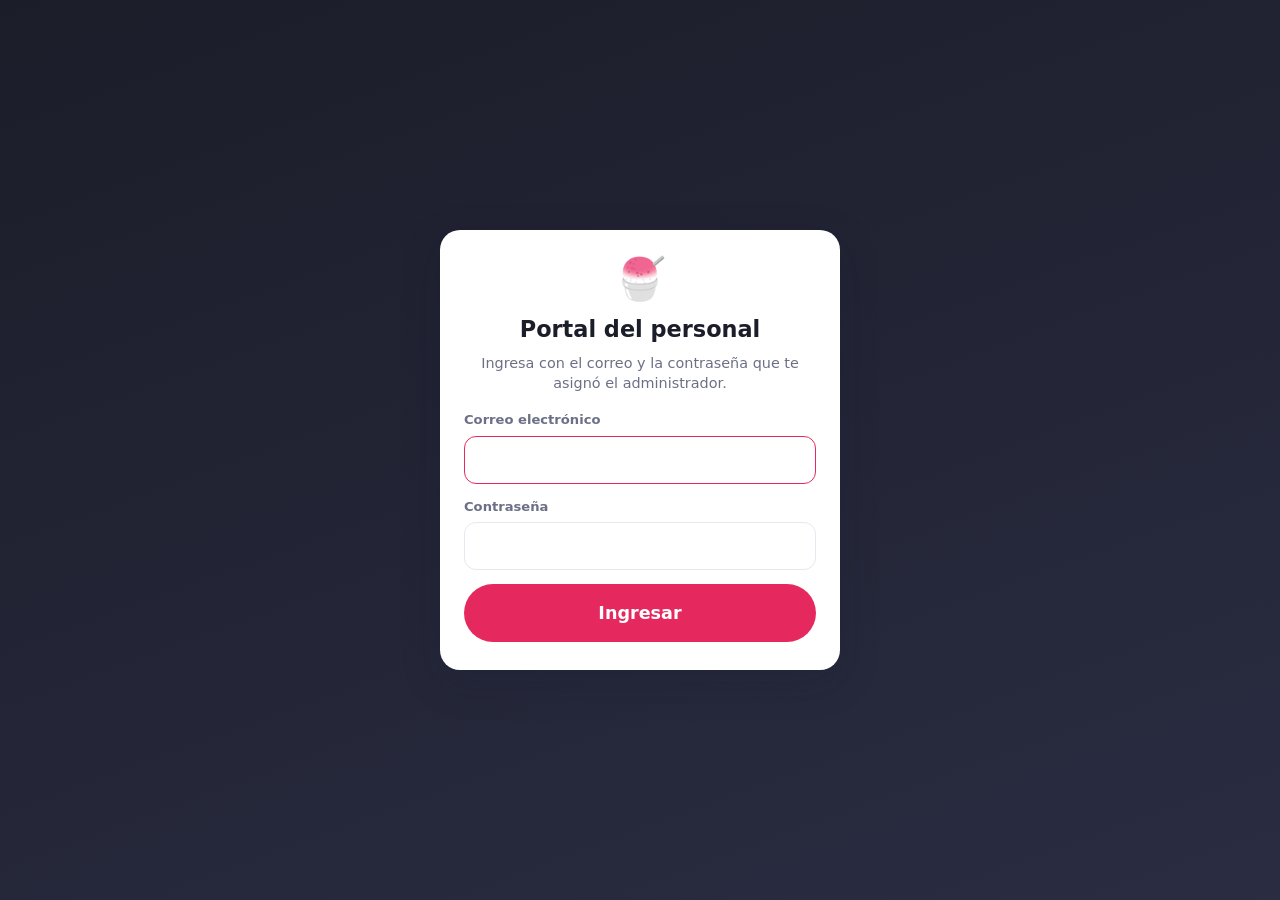
==== commit f587a0c0: "Add files via upload" ====
--- a/admin.html
+++ b/admin.html
@@ -6,7 +6,7 @@
   <meta name="robots" content="noindex, nofollow">
   <meta name="theme-color" content="#1b1d29">
   <title>Granizados · Personal</title>
-  <link rel="stylesheet" href="css/common.css">
+  <link rel="stylesheet" href="css/common.css?v=2">
   <style>
     body.no-scroll { overflow: hidden; }
 
@@ -697,19 +697,19 @@
 
   <div id="modal" class="modal-backdrop" hidden></div>
 
-  <script src="js/config.js"></script>
+  <script src="js/config.js?v=2"></script>
   <script src="js/vendor/pocketbase.umd.js"></script>
-  <script src="js/store.js"></script>
-  <script src="js/core.js"></script>
-  <script src="js/auth.js"></script>
-  <script src="js/costing.js"></script>
-  <script src="js/stock.js"></script>
-  <script src="js/admin.js"></script>
-  <script src="js/xlsx.js"></script>
-  <script src="js/charts.js"></script>
-  <script src="js/extras.js"></script>
-  <script src="js/inventario.js"></script>
-  <script src="js/usuarios.js"></script>
-  <script src="js/contabilidad.js"></script>
+  <script src="js/store.js?v=2"></script>
+  <script src="js/core.js?v=2"></script>
+  <script src="js/auth.js?v=2"></script>
+  <script src="js/costing.js?v=2"></script>
+  <script src="js/stock.js?v=2"></script>
+  <script src="js/admin.js?v=2"></script>
+  <script src="js/xlsx.js?v=2"></script>
+  <script src="js/charts.js?v=2"></script>
+  <script src="js/extras.js?v=2"></script>
+  <script src="js/inventario.js?v=2"></script>
+  <script src="js/usuarios.js?v=2"></script>
+  <script src="js/contabilidad.js?v=2"></script>
 </body>
 </html>
--- a/css/common.css
+++ b/css/common.css
@@ -0,0 +1,136 @@
+/* =====================================================================
+   ESTILOS COMPARTIDOS — tokens, recibo de pedido, botones, toast
+   ===================================================================== */
+:root {
+  --brand: #e5295f;
+  --brand-dark: #c01848;
+  --brand-soft: #fde8ef;
+  --ice: #0fb5d6;
+  --ice-soft: #e2f7fb;
+  --ok: #15a35a;
+  --ok-soft: #e3f6ec;
+  --warn: #d97a06;
+  --warn-soft: #fff3df;
+  --danger: #d92d20;
+  --danger-soft: #fdeceb;
+  --bg: #f5f6fa;
+  --surface: #ffffff;
+  --text: #1b1d29;
+  --muted: #6b7086;
+  --line: #e6e8ef;
+  --radius: 16px;
+  --radius-sm: 10px;
+  --shadow: 0 2px 10px rgba(20, 24, 50, .07);
+  --shadow-lg: 0 12px 40px rgba(20, 24, 50, .18);
+  --font: "Poppins", system-ui, -apple-system, "Segoe UI", Roboto, sans-serif;
+}
+
+*, *::before, *::after { box-sizing: border-box; }
+html { -webkit-text-size-adjust: 100%; }
+body {
+  margin: 0;
+  font-family: var(--font);
+  background: var(--bg);
+  color: var(--text);
+  line-height: 1.4;
+  -webkit-tap-highlight-color: transparent;
+}
+img { display: block; max-width: 100%; }
+button, input, select, textarea { font: inherit; color: inherit; }
+button { cursor: pointer; }
+button:disabled { cursor: not-allowed; opacity: .5; }
+[hidden] { display: none !important; }
+
+/* ---------- Botones ---------- */
+.btn {
+  display: inline-flex; align-items: center; justify-content: center; gap: 8px;
+  min-height: 48px; padding: 0 20px;
+  border: 0; border-radius: 999px;
+  font-weight: 600; font-size: 1rem;
+  background: var(--brand); color: #fff;
+  transition: background .15s, transform .08s;
+  text-decoration: none;
+}
+.btn:active:not(:disabled) { transform: scale(.97); }
+.btn:hover:not(:disabled) { background: var(--brand-dark); }
+.btn-block { width: 100%; }
+.btn-lg { min-height: 58px; font-size: 1.1rem; }
+.btn-ghost { background: transparent; color: var(--text); border: 1.5px solid var(--line); }
+.btn-ghost:hover:not(:disabled) { background: #eef0f5; }
+.btn-ok { background: var(--ok); }
+.btn-ok:hover:not(:disabled) { background: #0e8a4b; }
+.btn-danger { background: var(--danger-soft); color: var(--danger); }
+.btn-danger:hover:not(:disabled) { background: #fbd9d6; }
+.btn-sm { min-height: 38px; padding: 0 14px; font-size: .9rem; }
+
+.spinner {
+  width: 20px; height: 20px; border-radius: 50%;
+  border: 3px solid rgba(255,255,255,.4); border-top-color: #fff;
+  animation: spin .7s linear infinite;
+}
+.spinner.dark { border-color: rgba(0,0,0,.12); border-top-color: var(--brand); }
+@keyframes spin { to { transform: rotate(360deg); } }
+
+/* ---------- Recibo / detalle de pedido ---------- */
+.rx-item { padding: 12px 0; border-bottom: 1px dashed var(--line); }
+.rx-item:last-child { border-bottom: 0; }
+.rx-item-head { font-weight: 700; font-size: 1.05rem; margin-bottom: 6px; }
+.rx-size { display: inline-block; padding: 1px 8px; border-radius: 999px; background: var(--brand); color: #fff; font-size: .8em; vertical-align: middle; }
+.rx-unit { background: var(--bg); border-radius: var(--radius-sm); padding: 8px 12px; margin: 6px 0; }
+.rx-unit-title { font-weight: 600; font-size: .85rem; color: var(--muted); text-transform: uppercase; letter-spacing: .04em; margin-bottom: 2px; }
+.rx-row { display: flex; justify-content: space-between; gap: 12px; font-size: .95rem; }
+.rx-row span:last-child { font-variant-numeric: tabular-nums; white-space: nowrap; }
+.rx-top { color: var(--muted); }
+.rx-unit-total { font-weight: 600; border-top: 1px solid var(--line); margin-top: 4px; padding-top: 4px; }
+.rx-subtotal { font-weight: 700; margin-top: 6px; }
+.rx-mix { font-weight: 700; color: var(--ice); }
+.rx-sides .rx-row { padding: 2px 0; }
+.rx-each { color: var(--muted); font-weight: 500; }
+
+/* ---------- Toast ---------- */
+.toast {
+  position: fixed; left: 50%; bottom: 24px; z-index: 1000;
+  transform: translate(-50%, 140%);
+  display: flex; align-items: center; gap: 14px;
+  max-width: calc(100vw - 32px);
+  padding: 12px 18px; border-radius: 14px;
+  background: #1b1d29; color: #fff; box-shadow: var(--shadow-lg);
+  font-size: .95rem;
+  transition: transform .25s ease;
+  pointer-events: none;
+}
+.toast button { pointer-events: auto; }
+body.has-cartbar .toast { bottom: calc(86px + env(safe-area-inset-bottom)); }
+.toast.show { transform: translate(-50%, 0); }
+.toast-error { background: var(--danger); }
+.toast-ok { background: #0e7d45; }
+.toast button { background: none; border: 0; color: #ffd166; font-weight: 700; padding: 4px; }
+
+/* ---------- Error / configuración ---------- */
+.fatal { max-width: 460px; margin: 15vh auto; padding: 24px; text-align: center; }
+.fatal-icon { font-size: 3rem; }
+.fatal code { background: #eceef4; padding: 2px 6px; border-radius: 6px; }
+
+.loading-screen { display: grid; place-items: center; min-height: 60vh; }
+
+/* ---------- Inicio de sesión (admin y parqueadero) ---------- */
+.auth-screen {
+  position: fixed; inset: 0; z-index: 500; overflow-y: auto;
+  display: grid; place-items: center; padding: 20px 16px;
+  background: linear-gradient(160deg, #1b1d29 0%, #2a2d42 100%);
+}
+.auth-card {
+  width: 100%; max-width: 400px; background: var(--surface); border-radius: 20px;
+  box-shadow: var(--shadow-lg); padding: 28px 24px; display: flex; flex-direction: column; gap: 14px;
+}
+.auth-logo { font-size: 2.6rem; text-align: center; line-height: 1; }
+.auth-card h1 { margin: 0; text-align: center; font-size: 1.4rem; }
+.auth-sub { margin: -6px 0 4px; text-align: center; color: var(--muted); font-size: .9rem; }
+.auth-field { display: flex; flex-direction: column; gap: 6px; }
+.auth-field span { font-size: .82rem; font-weight: 700; color: var(--muted); }
+.auth-field input {
+  min-height: 48px; padding: 10px 14px; border-radius: 12px; border: 1.5px solid var(--line);
+  background: #fff; font-size: 1rem;
+}
+.auth-field input:focus { outline: none; border-color: var(--brand); }
+.auth-error { margin: 0; background: var(--danger-soft); color: var(--danger); border-radius: 10px; padding: 10px 12px; font-weight: 600; font-size: .9rem; }
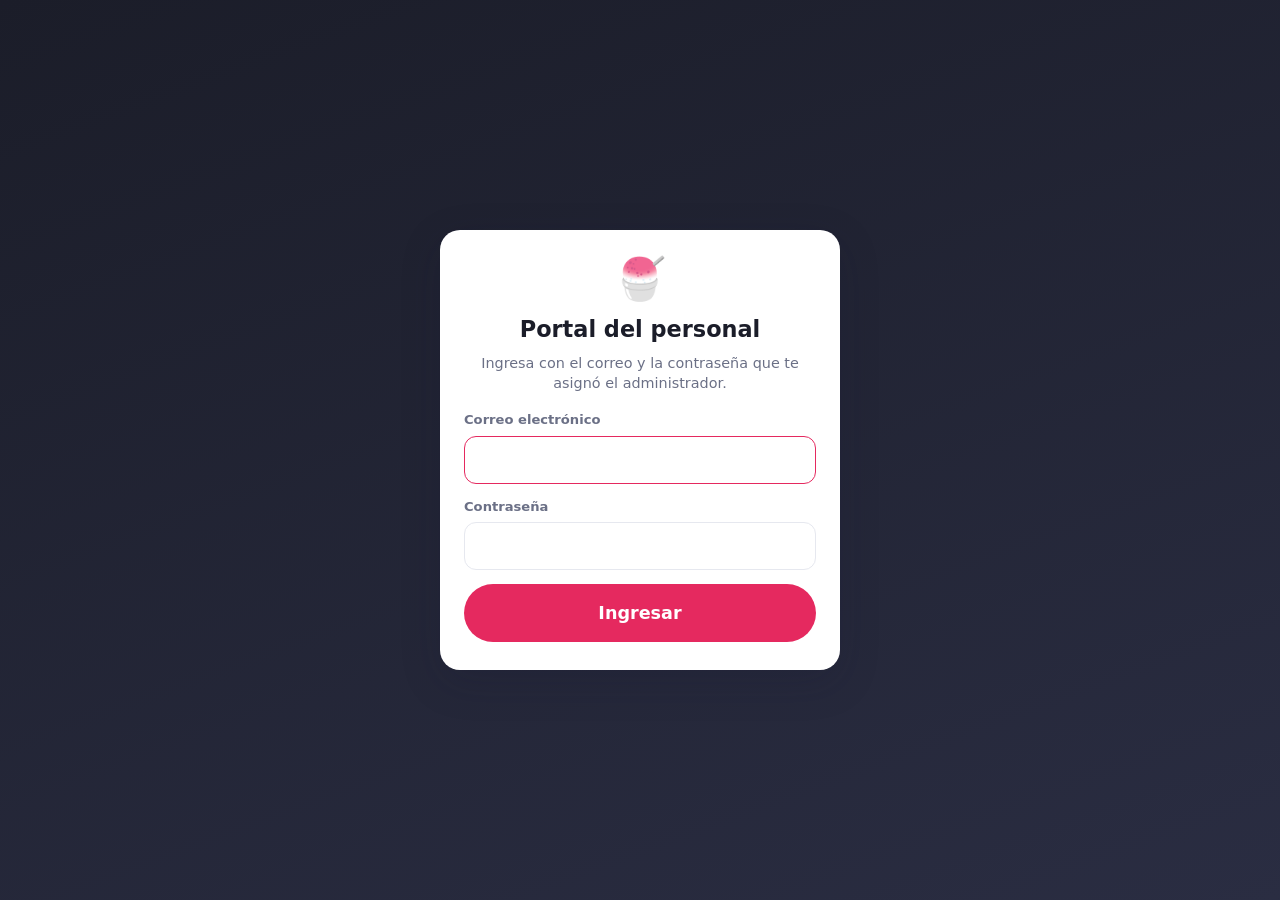
==== commit bdad5a5e: "Add files via upload" ====
--- a/admin.html
+++ b/admin.html
@@ -92,6 +92,8 @@
     .o-pay-row span { color: var(--muted); font-weight: 600; }
     .o-pay-status { font-weight: 700; margin: 4px 0 10px; }
     .o-pay.paid .o-pay-status { color: #0e7d45; margin-bottom: 6px; }
+    .o-pay-actions { display: grid; grid-template-columns: 1fr 2fr; gap: 8px; }
+    .o-pay-actions .btn { padding-left: 8px; padding-right: 8px; }
     .o-pay-note { font-size: .85rem; color: var(--warn); font-weight: 600; margin-bottom: 4px; }
     .o-prep { margin-top: 8px; padding-top: 8px; border-top: 1px solid rgba(0,0,0,.08); font-weight: 600; color: var(--warn); }
     .o-prep.done { color: #0e7d45; }
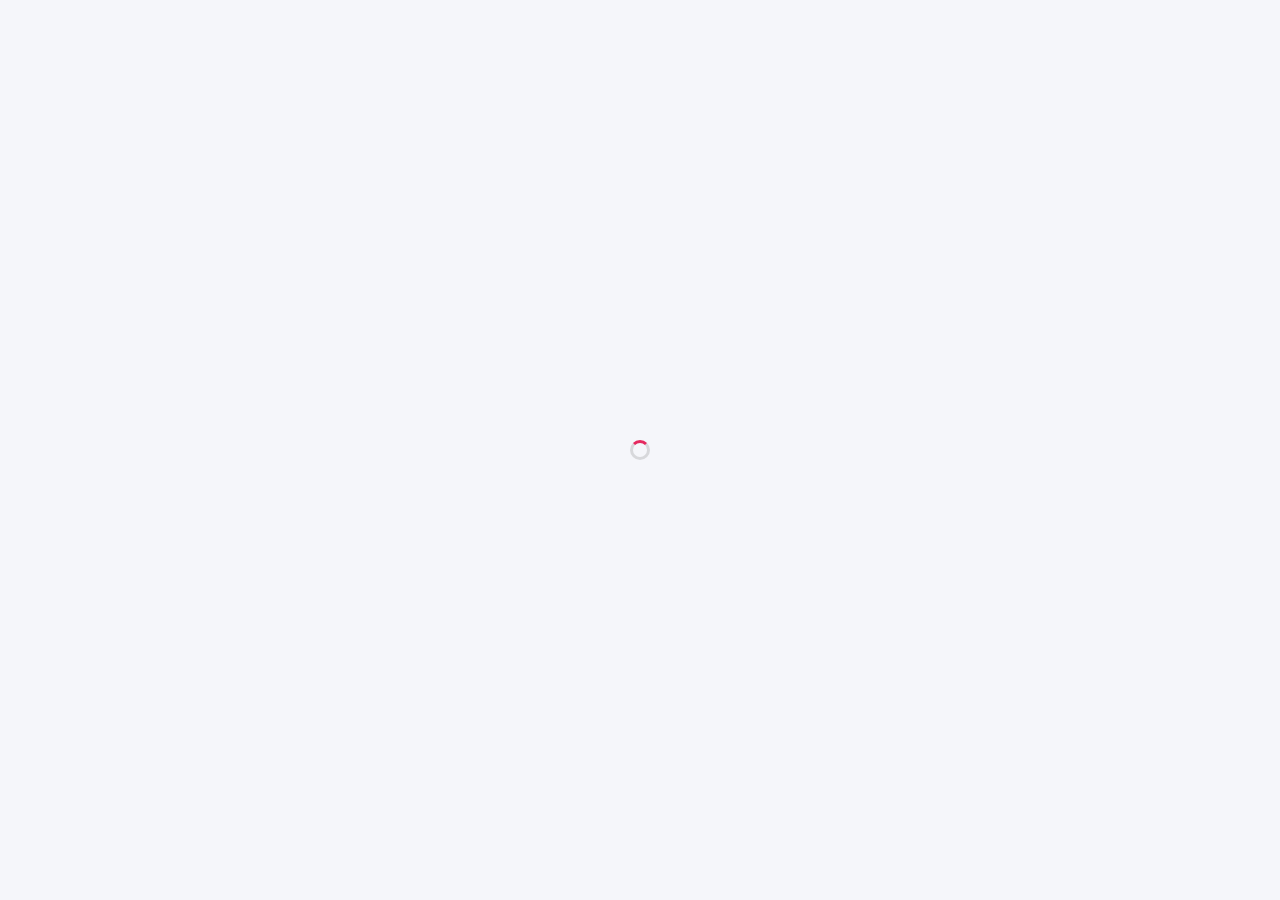
==== commit 8e0f81ee: "Add files via upload" ====
--- a/admin.html
+++ b/admin.html
@@ -6,6 +6,8 @@
   <meta name="robots" content="noindex, nofollow">
   <meta name="theme-color" content="#1b1d29">
   <title>Granizados · Personal</title>
+  <link rel="icon" type="image/png" sizes="64x64" href="img/ala-copa-mark-64.png">
+  <link rel="apple-touch-icon" href="img/ala-copa-mark-180.png">
   <link rel="stylesheet" href="css/common.css?v=2">
   <style>
     body.no-scroll { overflow: hidden; }
@@ -16,7 +18,8 @@
       position: sticky; top: 0; height: 100vh;
       background: #1b1d29; color: #fff; padding: 18px 12px; display: flex; flex-direction: column; gap: 4px;
     }
-    .side-brand { font-weight: 800; font-size: 1.2rem; padding: 4px 10px 18px; }
+    .side-brand { display: flex; align-items: center; gap: 10px; font-weight: 800; font-size: 1.15rem; line-height: 1.2; padding: 2px 6px 18px; }
+    .side-brand img { width: 46px; height: 46px; flex: none; border-radius: 12px; object-fit: cover; background: #000; box-shadow: 0 0 0 2px rgba(255, 46, 136, .45), 0 0 14px rgba(255, 46, 136, .3); }
     .side-brand small { display: block; font-weight: 500; font-size: .78rem; opacity: .6; }
     .nav-btn {
       display: flex; align-items: center; gap: 10px; width: 100%;
@@ -660,7 +663,7 @@
   <!-- Aplicación -->
   <div id="shell" class="shell" hidden>
     <nav class="side">
-      <div class="side-brand">🍧 Granizados<small>Portal del personal</small></div>
+      <div class="side-brand"><img src="img/ala-copa-mark-180.png" width="180" height="180" alt=""><span>Granizados<small>Portal del personal</small></span></div>
       <button class="nav-btn" data-tab="parqueadero"><span class="ico">🚗</span>Parqueadero<span class="nav-badge" data-badge="parqueadero" hidden>0</span></button>
       <button class="nav-btn" data-tab="caja"><span class="ico">💳</span>Caja<span class="nav-badge" data-badge="caja" hidden>0</span></button>
       <button class="nav-btn" data-tab="extras"><span class="ico">🛍️</span>Extras</button>
--- a/css/common.css
+++ b/css/common.css
@@ -123,7 +123,11 @@
   width: 100%; max-width: 400px; background: var(--surface); border-radius: 20px;
   box-shadow: var(--shadow-lg); padding: 28px 24px; display: flex; flex-direction: column; gap: 14px;
 }
-.auth-logo { font-size: 2.6rem; text-align: center; line-height: 1; }
+.auth-logo {
+  width: 132px; height: 132px; margin: -4px auto 2px; border-radius: 28px; overflow: hidden;
+  background: #000; box-shadow: 0 8px 24px rgba(0, 0, 0, .35), 0 0 0 3px rgba(255, 46, 136, .35);
+}
+.auth-logo img { display: block; width: 100%; height: 100%; object-fit: cover; }
 .auth-card h1 { margin: 0; text-align: center; font-size: 1.4rem; }
 .auth-sub { margin: -6px 0 4px; text-align: center; color: var(--muted); font-size: .9rem; }
 .auth-field { display: flex; flex-direction: column; gap: 6px; }
